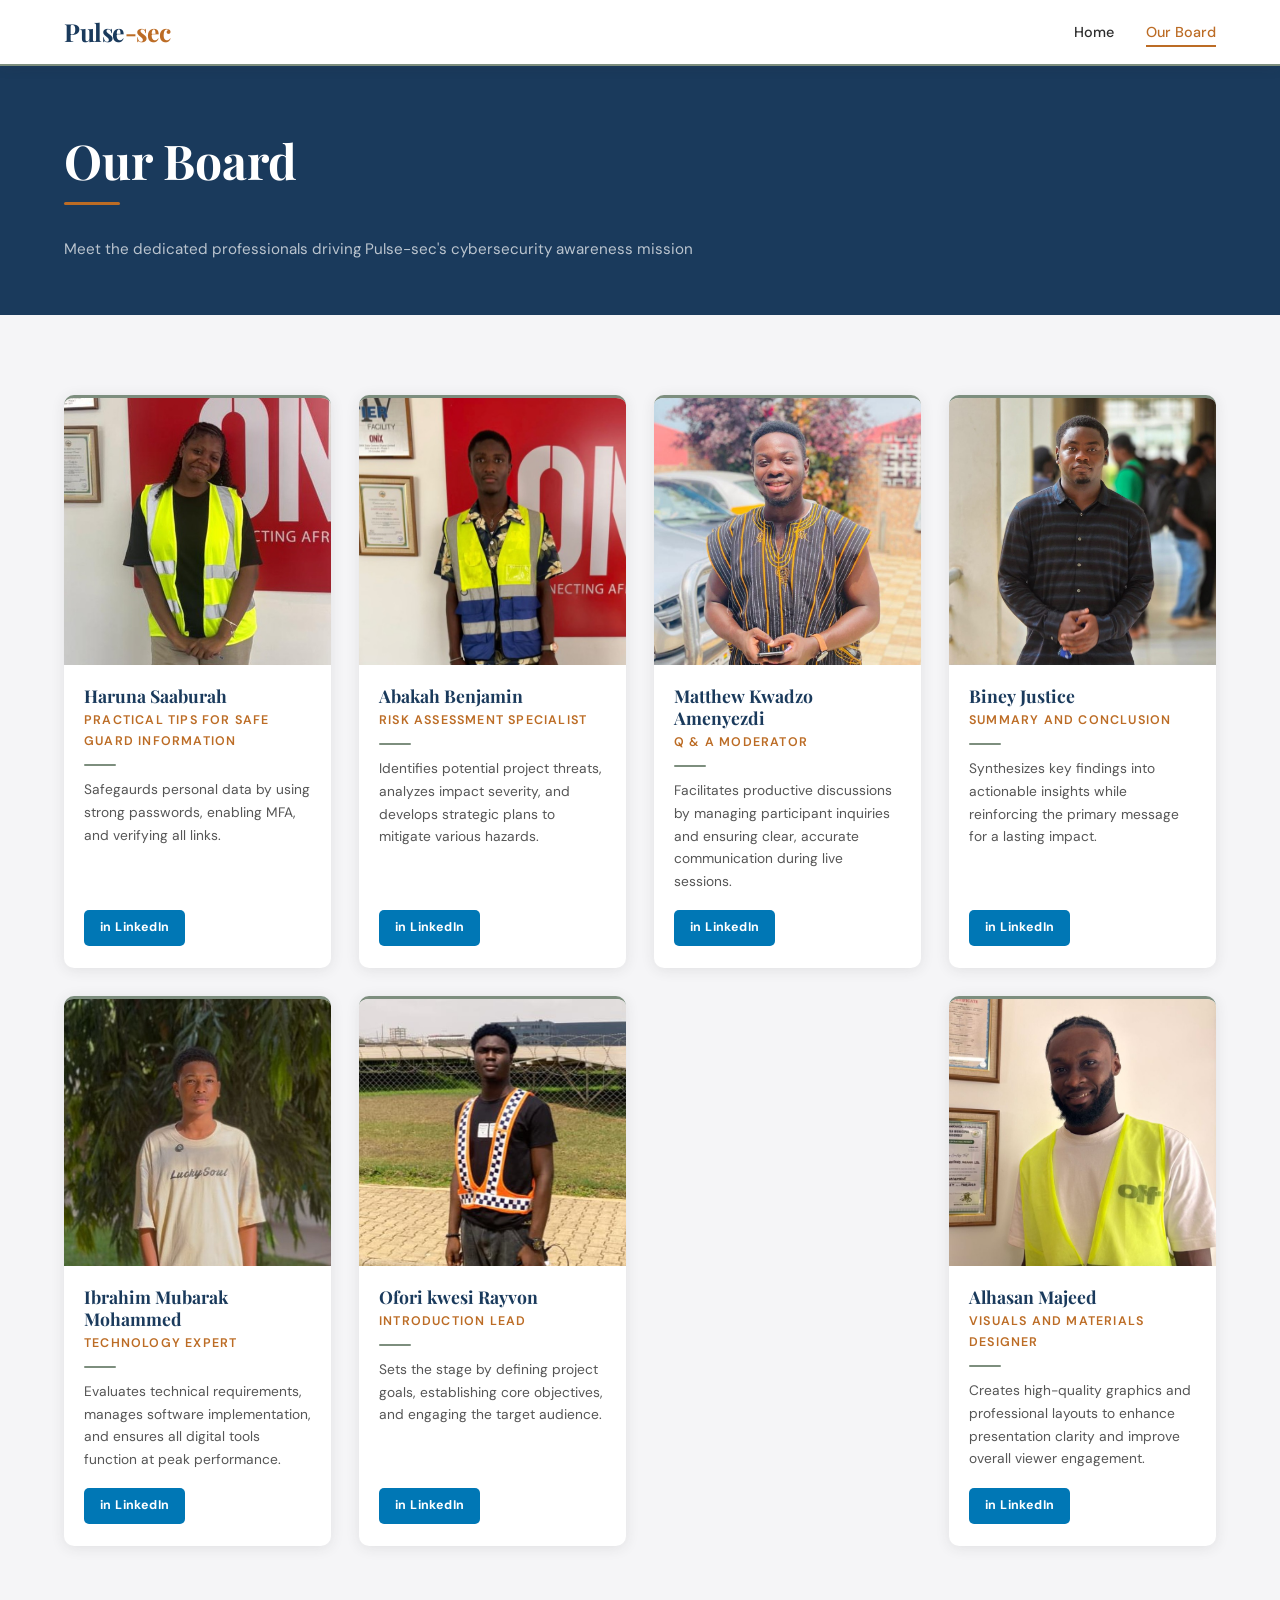
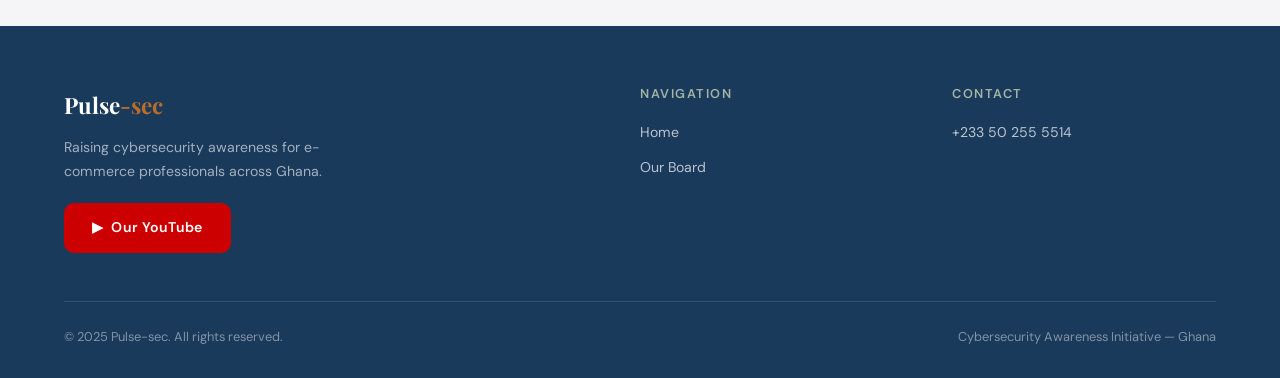
==== board.html @ 3393c702 "Add files via upload" ====
<!DOCTYPE html>
<html lang="en">
<head>
  <meta charset="UTF-8" />
  <meta name="viewport" content="width=device-width, initial-scale=1.0" />
  <title>Our Board | Pulse-sec</title>
  <link rel="stylesheet" href="style.css" />
  <link rel="stylesheet" href="board.css" />
</head>
<body>

  <!-- ── NAV ── -->
  <nav>
    <a href="index.html" class="nav-brand">Pulse<span>-sec</span></a>
    <ul class="nav-links" id="navLinks">
      <li><a href="index.html">Home</a></li>
      <li><a href="board.html" class="active">Our Board</a></li>
    </ul>
    <button class="nav-toggle" id="navToggle" aria-label="Toggle menu">
      <span></span><span></span><span></span>
    </button>
  </nav>

  <!-- ── PAGE HEADER ── -->
  <div class="page-header">
    <div class="page-header-inner">
      <h1>Our Board</h1>
      <div class="divider"></div>
      <p>Meet the dedicated professionals driving Pulse-sec's cybersecurity awareness mission</p>
    </div>
  </div>

  <!-- ── BOARD GRID ── -->
  <section class="section">
    <div class="section-inner">

      <div class="board-grid">

        <!-- ── MEMBER 1 ── -->
        <!--
          HOW TO ADD A MEMBER PHOTO:
          Replace src="images/board/member1.jpg" with your actual image path.
          Recommended: square images, minimum 300×300px.
        -->
        <div class="member-card card">
          <div class="member-photo-wrap">
            <img src="./Pictures/Haaruna Saaburah.jpg" alt="Board Member Photo" class="member-photo" />
          </div>
          <div class="member-info">
            <h3 class="member-name">Haruna Saaburah</h3>
            <p class="member-role">Practical tips for safe guard information</p>
            <div class="member-divider"></div>
            <p class="member-bio">
              Safegaurds personal data by using strong passwords, enabling MFA, and verifying all links.
            </p>
            <a href="https://www.linkedin.com/posts/haruna-sabbaru-256709366_haruna-saaburahfcm-4101814723-share-7444910235661680640-nzAe?utm_source=share&utm_medium=member_desktop&rcm=ACoAAFrfsiIBagqLuR2QFX0kZO7gWbwWDiF2Uj4" target="_blank" rel="noopener" class="linkedin-btn">
              in LinkedIn
            </a>
          </div>
        </div>

        <!-- ── MEMBER 2 ── -->
        <div class="member-card card">
          <div class="member-photo-wrap">
            <img src="./Pictures/Abakah Benjamin.jpg" alt="Board Member Photo" class="member-photo" />
          </div>
          <div class="member-info">
            <h3 class="member-name">Abakah Benjamin</h3>
            <p class="member-role">Risk Assessment Specialist</p>
            <div class="member-divider"></div>
            <p class="member-bio">
               Identifies potential project threats, analyzes impact severity, and develops strategic plans to mitigate various hazards.
            </p>
            <a href="https://www.linkedin.com/in/benjamin-abakah-b0a5673a7/?lipi=urn%3Ali%3Apage%3Ad_flagship3_profile_view_base_contact_details%3BTduJIWjiQ%2FWGZ7JHU1iFug%3D%3D" target="_blank" rel="noopener" class="linkedin-btn">
              in LinkedIn
            </a>
          </div>
        </div>

        <!-- ── MEMBER 3 ── -->
        <div class="member-card card">
          <div class="member-photo-wrap">
            <img src="./Pictures/Matthew Kwadzo Amenyedzi.jpg" alt="Board Member Photo" class="member-photo" />
          </div>
          <div class="member-info">
            <h3 class="member-name">Matthew Kwadzo Amenyezdi</h3>
            <p class="member-role">Q & A Moderator</p>
            <div class="member-divider"></div>
            <p class="member-bio">
              Facilitates productive discussions by managing participant inquiries and ensuring clear, accurate communication during live sessions.
            </p>
            <a href="https://gh.linkedin.com/in/amenyedzi-matthew" target="_blank" rel="noopener" class="linkedin-btn">
              in LinkedIn
            </a>
          </div>
        </div>

        <!-- ── MEMBER 4 ── -->
        <div class="member-card card">
          <div class="member-photo-wrap">
            <img src="./Pictures/Biney Justice.jpg" alt="Board Member Photo" class="member-photo" />
          </div>
          <div class="member-info">
            <h3 class="member-name">Biney Justice</h3>
            <p class="member-role">Summary and Conclusion</p>
            <div class="member-divider"></div>
            <p class="member-bio">
              Synthesizes key findings into actionable insights while reinforcing the primary message for a lasting impact.
            </p>
            <a href="https://www.linkedin.com/in/kwesi-biney-7177ab3bb?utm_source=share_via&utm_content=profile&utm_medium=member_android" target="_blank" rel="noopener" class="linkedin-btn">
              in LinkedIn
            </a>
          </div>
        </div>

        <!-- ── MEMBER 5 ── -->
        <div class="member-card card">
          <div class="member-photo-wrap">
            <img src="./Pictures/Ibrahim Mubarak Mohammed.jpg" alt="Board Member Photo" class="member-photo" />
          </div>
          <div class="member-info">
            <h3 class="member-name">Ibrahim Mubarak Mohammed</h3>
            <p class="member-role">Technology Expert</p>
            <div class="member-divider"></div>
            <p class="member-bio">
              Evaluates technical requirements, manages software implementation, and ensures all digital tools function at peak performance.
            </p>
            <a href="https://www.linkedin.com/in/ibrahim-mubarak-b8593a34a?utm_source=share_via&utm_content=profile&utm_medium=member_ios" target="_blank" rel="noopener" class="linkedin-btn">
              in LinkedIn
            </a>
          </div>
        </div>

        <!-- ── MEMBER 6 ── -->
        <div class="member-card card">
          <div class="member-photo-wrap">
            <img src="./Pictures/Ofori Kwesi Rayvon.jpg" alt="Board Member Photo" class="member-photo" />
          </div>
          <div class="member-info">
            <h3 class="member-name">Ofori kwesi Rayvon</h3>
            <p class="member-role">Introduction Lead</p>
            <div class="member-divider"></div>
            <p class="member-bio">
              Sets the stage by defining project goals, establishing core objectives, and engaging the target audience.
            </p>
            <a href="https://www.linkedin.com/posts/rayvon-ofori-10867b2b1_ugcPost-7444894634495070208-UCk-?utm_source=social_share_send&utm_medium=android_app&rcm=ACoAAEsHGdgBrctjAqxUwtxUJkbYLZFBgWTSZEo&utm_campaign=copy_link" target="_blank" rel="noopener" class="linkedin-btn">
              in LinkedIn
            </a>
          </div>
        </div>

        <!-- ── MEMBER 7 ── -->
        <div class="member-card card">
          <div class="member-photo-wrap">
            <img src="./Pictures/Alhasan Abdul Majeed.jpg" alt="Board Member Photo" class="member-photo" />
          </div>
          <div class="member-info">
            <h3 class="member-name">Alhasan Majeed</h3>
            <p class="member-role">Visuals and Materials Designer</p>
            <div class="member-divider"></div>
            <p class="member-bio">
              Creates high-quality graphics and professional layouts to enhance presentation clarity and improve overall viewer engagement.
            </p>
            <a href="https://www.linkedin.com/posts/abdul-majeed-alhassan-66a3033b1_activity-7444902742168461312-Xiiu?utm_medium=ios_app&rcm=ACoAAGSaS_IB-J6AE1p_uPd41k6MAPHMxRPQuoQ&utm_source=social_share_send&utm_campaign=copy_link" target="_blank" rel="noopener" class="linkedin-btn">
              in LinkedIn
            </a>
          </div>
        </div>

      </div><!-- /board-grid -->

    </div>
  </section>

  <!-- ── FOOTER ── -->
  <footer>
    <div class="footer-inner">
      <div class="footer-grid">
        <div>
          <div class="footer-brand">Pulse<span>-sec</span></div>
          <p style="font-size:.88rem; color:rgba(255,255,255,.6); max-width:280px; margin-bottom:1.25rem;">
            Raising cybersecurity awareness for e-commerce professionals across Ghana.
          </p>
          <a href="https://www.youtube.com/@YourChannel" target="_blank" rel="noopener" class="btn btn-youtube">
            <span class="yt-icon">&#9654;</span> Our YouTube
          </a>
        </div>
        <div class="footer-col">
          <h4>Navigation</h4>
          <ul>
            <li><a href="index.html">Home</a></li>
            <li><a href="board.html">Our Board</a></li>
          </ul>
        </div>
        <div class="footer-col">
          <h4>Contact</h4>
          <ul>
            <li><a href=>+233 50 255 5514</a></li>
            <li><a href="#"></a></li>
          </ul>
        </div>
      </div>
      <div class="footer-bottom">
        <span>&copy; 2025 Pulse-sec. All rights reserved.</span>
        <span>Cybersecurity Awareness Initiative — Ghana</span>
      </div>
    </div>
  </footer>

  <script>
    const toggle = document.getElementById('navToggle');
    const links  = document.getElementById('navLinks');
    toggle.addEventListener('click', () => links.classList.toggle('open'));
  </script>
</body>
</html>
---- style.css ----
/* ============================================================
   PULSE-SEC — Global Stylesheet
   ============================================================ */

@import url('https://fonts.googleapis.com/css2?family=Playfair+Display:wght@400;600;700&family=DM+Sans:wght@300;400;500;600&display=swap');

/* ── CSS Variables ── */
:root {
  --bone:       #F5F5F7;
  --sage:       #7D8E7E;
  --sage-light: #a3b4a4;
  --terracotta: #BC6C25;
  --charcoal:   #2D2D2D;
  --white:      #ffffff;
  --blue:       #1A3A5C;
  --blue-light: #2a5080;
  --youtube:    #CC0000;
  --shadow:     rgba(45,45,45,.10);
  --radius:     10px;
  --transition: 0.28s ease;
}

/* ── Reset / Base ── */
*, *::before, *::after { box-sizing: border-box; margin: 0; padding: 0; }

html { scroll-behavior: smooth; font-size: 16px; }

body {
  font-family: 'DM Sans', sans-serif;
  background: var(--bone);
  color: var(--charcoal);
  line-height: 1.7;
}

h1,h2,h3,h4 {
  font-family: 'Playfair Display', serif;
  line-height: 1.25;
}

a { color: inherit; text-decoration: none; }

img { max-width: 100%; display: block; }

/* ── Nav ── */
nav {
  position: sticky;
  top: 0;
  z-index: 900;
  background: var(--white);
  border-bottom: 2px solid var(--sage);
  display: flex;
  align-items: center;
  justify-content: space-between;
  padding: 0 5%;
  height: 66px;
  box-shadow: 0 2px 12px var(--shadow);
}

.nav-brand {
  font-family: 'Playfair Display', serif;
  font-size: 1.55rem;
  font-weight: 700;
  color: var(--blue);
  letter-spacing: -0.5px;
}

.nav-brand span { color: var(--terracotta); }

.nav-links {
  display: flex;
  gap: 2rem;
  list-style: none;
  align-items: center;
}

.nav-links a {
  font-size: .9rem;
  font-weight: 500;
  color: var(--charcoal);
  padding: 4px 0;
  border-bottom: 2px solid transparent;
  transition: border-color var(--transition), color var(--transition);
}

.nav-links a:hover,
.nav-links a.active {
  color: var(--terracotta);
  border-bottom-color: var(--terracotta);
}

/* Hamburger */
.nav-toggle {
  display: none;
  flex-direction: column;
  gap: 5px;
  cursor: pointer;
  background: none;
  border: none;
  padding: 4px;
}

.nav-toggle span {
  width: 24px; height: 2px;
  background: var(--charcoal);
  border-radius: 2px;
  transition: var(--transition);
}

/* ── Buttons ── */
.btn {
  display: inline-block;
  padding: 11px 26px;
  border-radius: var(--radius);
  font-family: 'DM Sans', sans-serif;
  font-size: .88rem;
  font-weight: 600;
  cursor: pointer;
  border: 2px solid transparent;
  transition: background var(--transition), color var(--transition), transform var(--transition), box-shadow var(--transition);
  letter-spacing: .3px;
}

.btn-primary {
  background: var(--terracotta);
  color: var(--white);
  border-color: var(--terracotta);
}
.btn-primary:hover {
  background: #a05a1e;
  border-color: #a05a1e;
  transform: translateY(-2px);
  box-shadow: 0 6px 18px rgba(188,108,37,.3);
}

.btn-outline {
  background: transparent;
  color: var(--blue);
  border-color: var(--blue);
}
.btn-outline:hover {
  background: var(--blue);
  color: var(--white);
  transform: translateY(-2px);
}

.btn-youtube {
  background: var(--youtube);
  color: var(--white);
  border-color: var(--youtube);
  display: inline-flex;
  align-items: center;
  gap: 8px;
}
.btn-youtube:hover {
  background: #aa0000;
  border-color: #aa0000;
  transform: translateY(-2px);
  box-shadow: 0 6px 18px rgba(204,0,0,.3);
}

/* ── Section Utilities ── */
.section { padding: 80px 5%; }
.section-inner { max-width: 1180px; margin: 0 auto; }

.section-title {
  font-size: clamp(1.6rem, 3vw, 2.2rem);
  color: var(--blue);
  margin-bottom: .5rem;
}

.section-sub {
  color: var(--sage);
  font-size: .95rem;
  margin-bottom: 2.5rem;
  font-weight: 500;
}

.divider {
  width: 56px; height: 3px;
  background: var(--terracotta);
  margin: .75rem 0 2rem;
  border-radius: 2px;
}

/* ── Card ── */
.card {
  background: var(--white);
  border-radius: var(--radius);
  padding: 28px 26px;
  box-shadow: 0 2px 14px var(--shadow);
  border-top: 3px solid var(--sage);
  transition: transform var(--transition), box-shadow var(--transition);
}
.card:hover {
  transform: translateY(-4px);
  box-shadow: 0 10px 28px var(--shadow);
}

/* ── Footer ── */
footer {
  background: var(--blue);
  color: rgba(255,255,255,.8);
  padding: 60px 5% 30px;
}

.footer-inner {
  max-width: 1180px;
  margin: 0 auto;
}

.footer-grid {
  display: grid;
  grid-template-columns: 2fr 1fr 1fr;
  gap: 3rem;
  margin-bottom: 3rem;
}

.footer-brand {
  font-family: 'Playfair Display', serif;
  font-size: 1.4rem;
  font-weight: 700;
  color: var(--white);
  margin-bottom: .75rem;
}
.footer-brand span { color: var(--terracotta); }

.footer-col h4 {
  font-size: .8rem;
  text-transform: uppercase;
  letter-spacing: 1.5px;
  color: var(--sage-light);
  margin-bottom: 1rem;
  font-family: 'DM Sans', sans-serif;
  font-weight: 600;
}

.footer-col ul { list-style: none; }
.footer-col ul li { margin-bottom: .5rem; }
.footer-col ul li a {
  font-size: .88rem;
  color: rgba(255,255,255,.7);
  transition: color var(--transition);
}
.footer-col ul li a:hover { color: var(--terracotta); }

.footer-bottom {
  border-top: 1px solid rgba(255,255,255,.12);
  padding-top: 1.5rem;
  display: flex;
  justify-content: space-between;
  align-items: center;
  flex-wrap: wrap;
  gap: 1rem;
  font-size: .8rem;
  color: rgba(255,255,255,.45);
}

/* ── Responsive ── */
@media (max-width: 900px) {
  .footer-grid { grid-template-columns: 1fr 1fr; }
}

@media (max-width: 700px) {
  .nav-links {
    display: none;
    flex-direction: column;
    position: absolute;
    top: 66px; left: 0; right: 0;
    background: var(--white);
    border-bottom: 2px solid var(--sage);
    padding: 1.5rem 5%;
    gap: 1.25rem;
  }
  .nav-links.open { display: flex; }
  .nav-toggle { display: flex; }

  .section { padding: 56px 5%; }
  .footer-grid { grid-template-columns: 1fr; gap: 2rem; }
  .footer-bottom { flex-direction: column; text-align: center; }
}
---- board.css ----
/* ============================================================
   board.css — Our Board Page Specific Styles
   ============================================================ */

/* ── Page Header (shared pattern) ── */
.page-header {
  background: var(--blue);
  padding: 64px 5% 52px;
  color: var(--white);
}

.page-header-inner { max-width: 1180px; margin: 0 auto; }

.page-header h1 {
  font-size: clamp(2rem, 5vw, 3rem);
  color: var(--white);
}

.page-header .divider { background: var(--terracotta); }

.page-header p {
  color: rgba(255,255,255,.7);
  font-size: .95rem;
  margin-top: .5rem;
}

/* ── Board Grid: 4 columns ── */
.board-grid {
  display: grid;
  grid-template-columns: repeat(4, 1fr);
  gap: 1.75rem;
}

/* 7th card (last) — centre it in the last row when grid is 4-col */
.board-grid .member-card:last-child:nth-child(4n - 1) {
  grid-column-end: -1;
}

/* ── Member Card ── */
.member-card {
  border-top: 3px solid var(--sage);
  padding: 0;
  overflow: hidden;
  display: flex;
  flex-direction: column;
}

.member-card:hover {
  border-top-color: var(--terracotta);
}

/* ── Photo ── */
.member-photo-wrap {
  width: 100%;
  aspect-ratio: 1 / 1;
  overflow: hidden;
  background: #d0d8d0;       /* placeholder tint while image loads */
}

.member-photo {
  width: 100%;
  height: 100%;
  object-fit: cover;
  display: block;
  transition: transform 0.3s ease;
}

.member-card:hover .member-photo {
  transform: scale(1.04);
}

/* ── Info ── */
.member-info {
  padding: 20px 20px 22px;
  display: flex;
  flex-direction: column;
  flex: 1;
}

.member-name {
  font-family: 'Playfair Display', serif;
  font-size: 1.1rem;
  color: var(--blue);
  margin-bottom: .2rem;
}

.member-role {
  font-size: .78rem;
  font-weight: 600;
  text-transform: uppercase;
  letter-spacing: 1.2px;
  color: var(--terracotta);
  margin-bottom: .75rem;
}

.member-divider {
  width: 32px; height: 2px;
  background: var(--sage);
  border-radius: 2px;
  margin-bottom: .75rem;
}

.member-bio {
  font-size: .86rem;
  color: #555;
  line-height: 1.65;
  flex: 1;
  margin-bottom: 1.1rem;
}

/* ── LinkedIn Button ── */
.linkedin-btn {
  display: inline-block;
  background: #0077B5;
  color: var(--white);
  font-size: .78rem;
  font-weight: 700;
  padding: 7px 16px;
  border-radius: 5px;
  letter-spacing: .4px;
  align-self: flex-start;
  transition: background 0.22s ease, transform 0.22s ease;
}

.linkedin-btn:hover {
  background: #005885;
  transform: translateY(-2px);
}

/* ── Responsive ── */
@media (max-width: 1100px) {
  .board-grid { grid-template-columns: repeat(3, 1fr); }
}

@media (max-width: 780px) {
  .board-grid { grid-template-columns: repeat(2, 1fr); }
}

@media (max-width: 480px) {
  .board-grid { grid-template-columns: 1fr; }
}
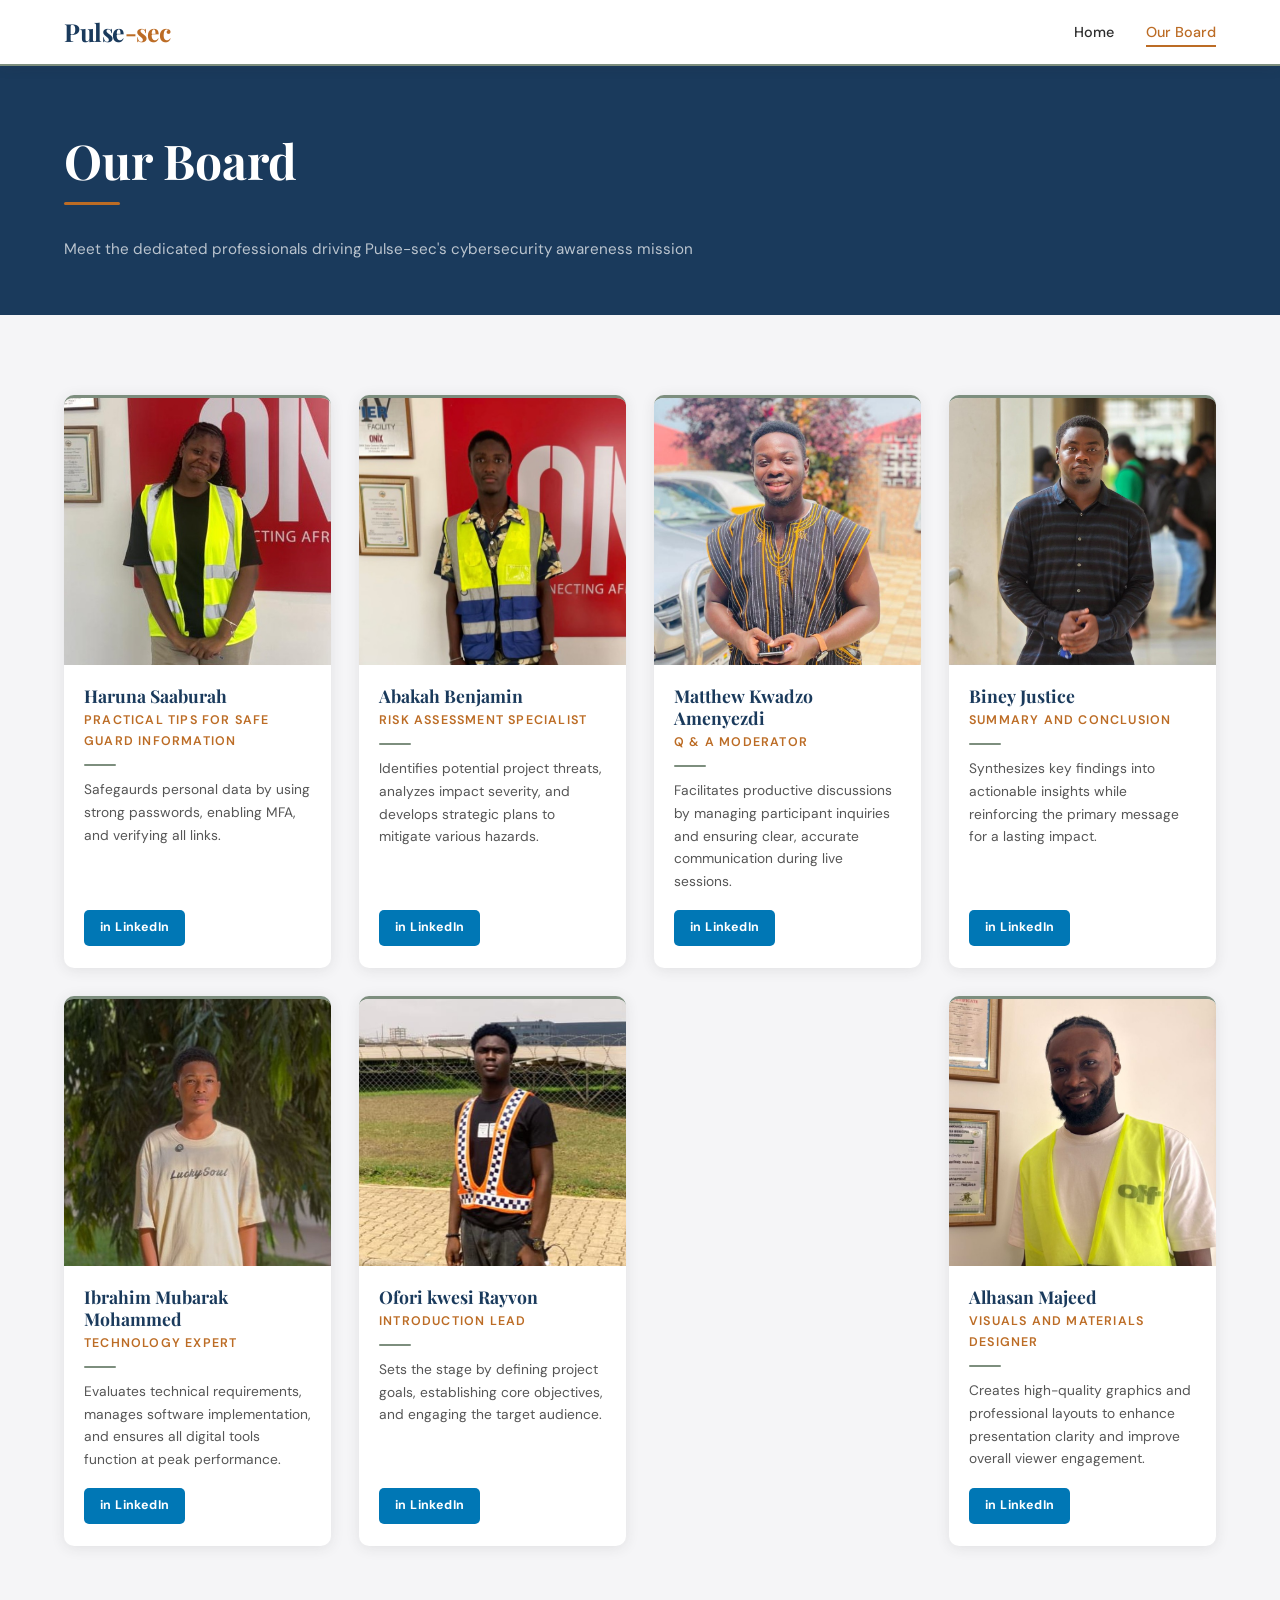
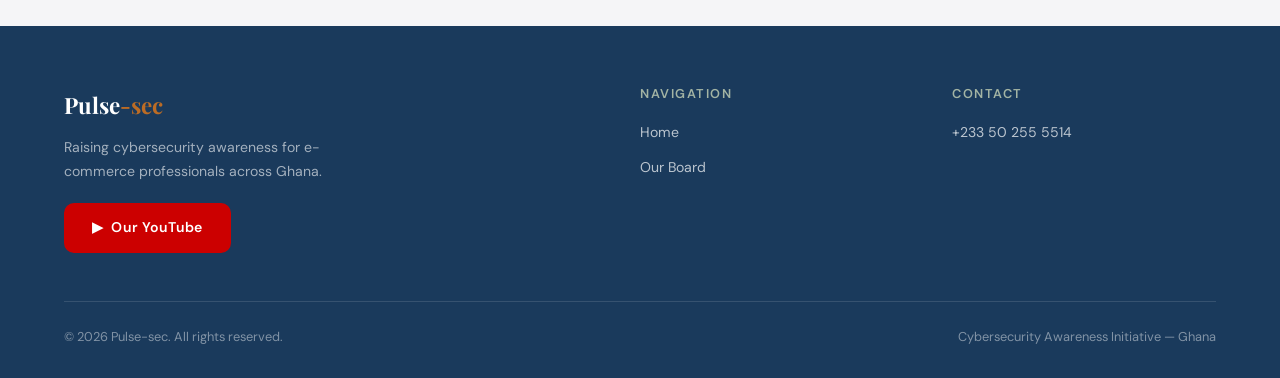
==== commit fa18ee62: "Update copyright year to 2026" ====
--- a/board.html
+++ b/board.html
@@ -201,7 +201,7 @@
         </div>
       </div>
       <div class="footer-bottom">
-        <span>&copy; 2025 Pulse-sec. All rights reserved.</span>
+        <span>&copy; 2026 Pulse-sec. All rights reserved.</span>
         <span>Cybersecurity Awareness Initiative — Ghana</span>
       </div>
     </div>
